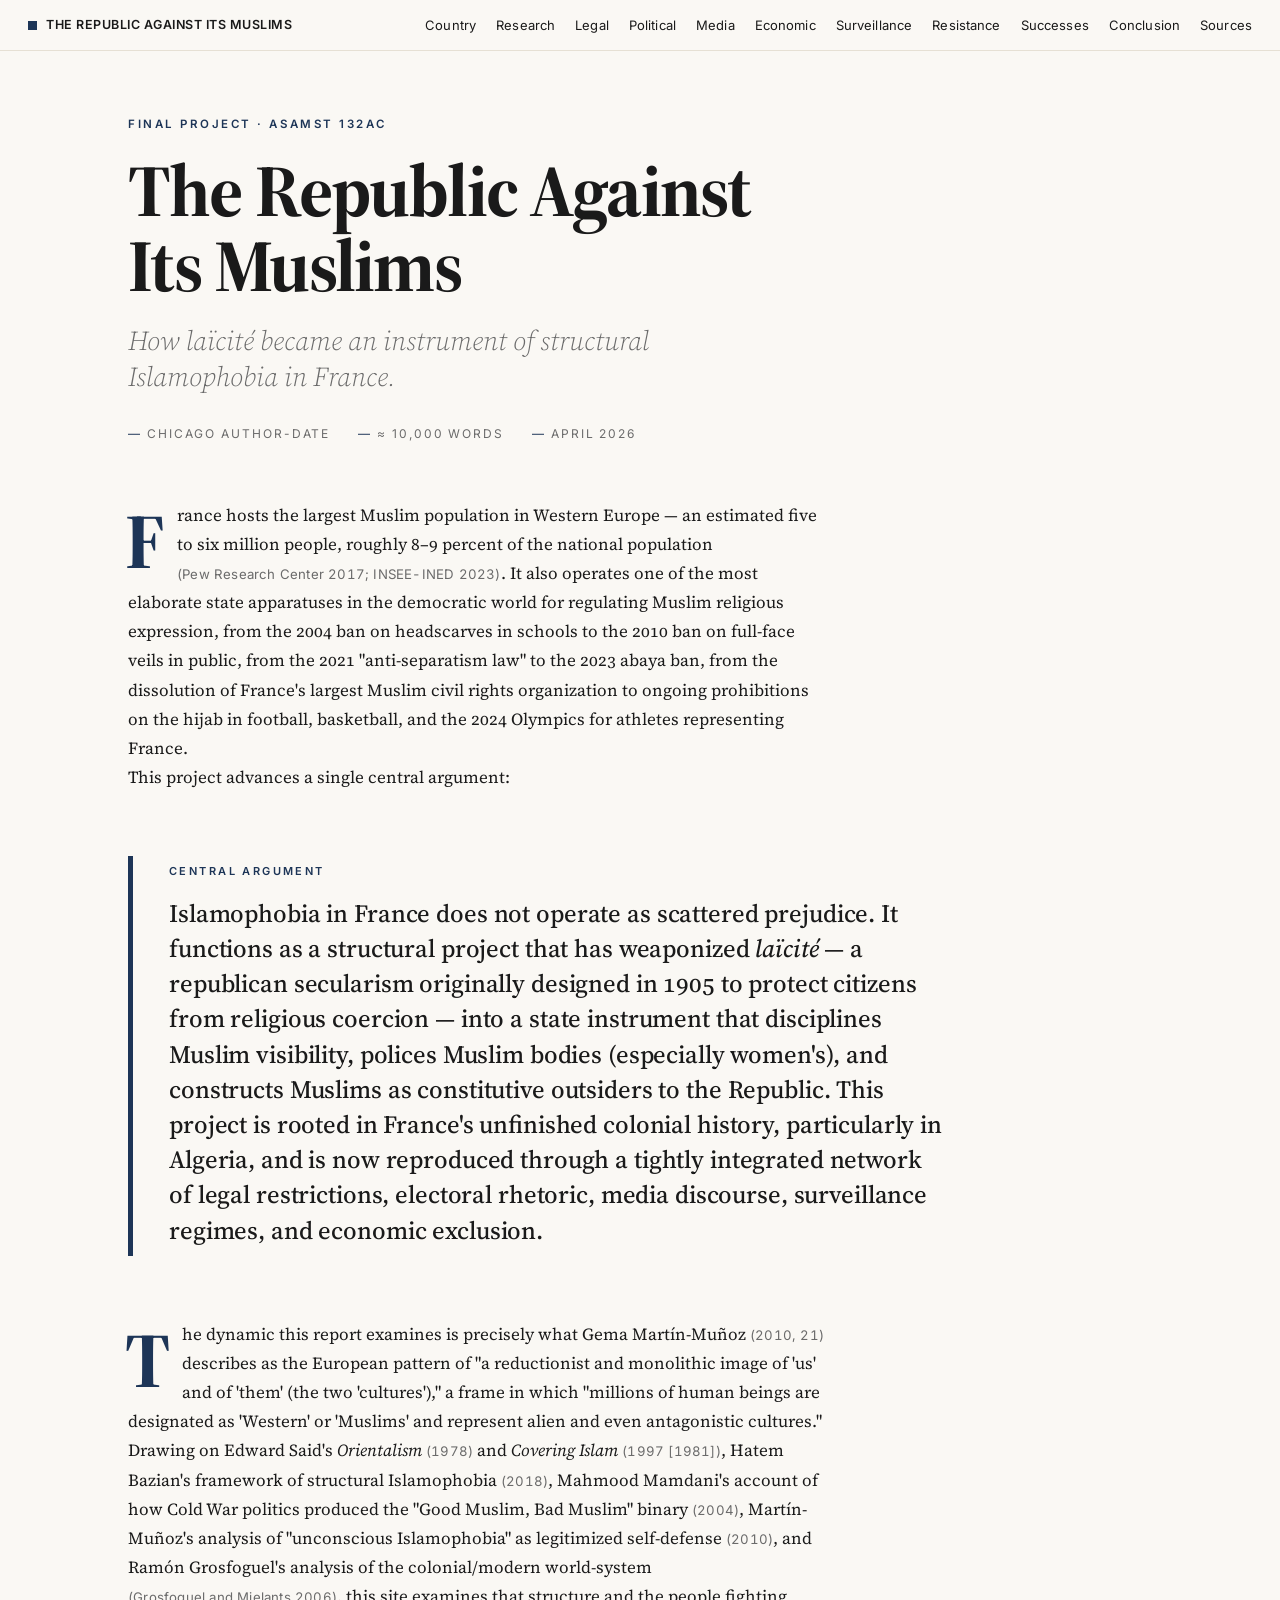
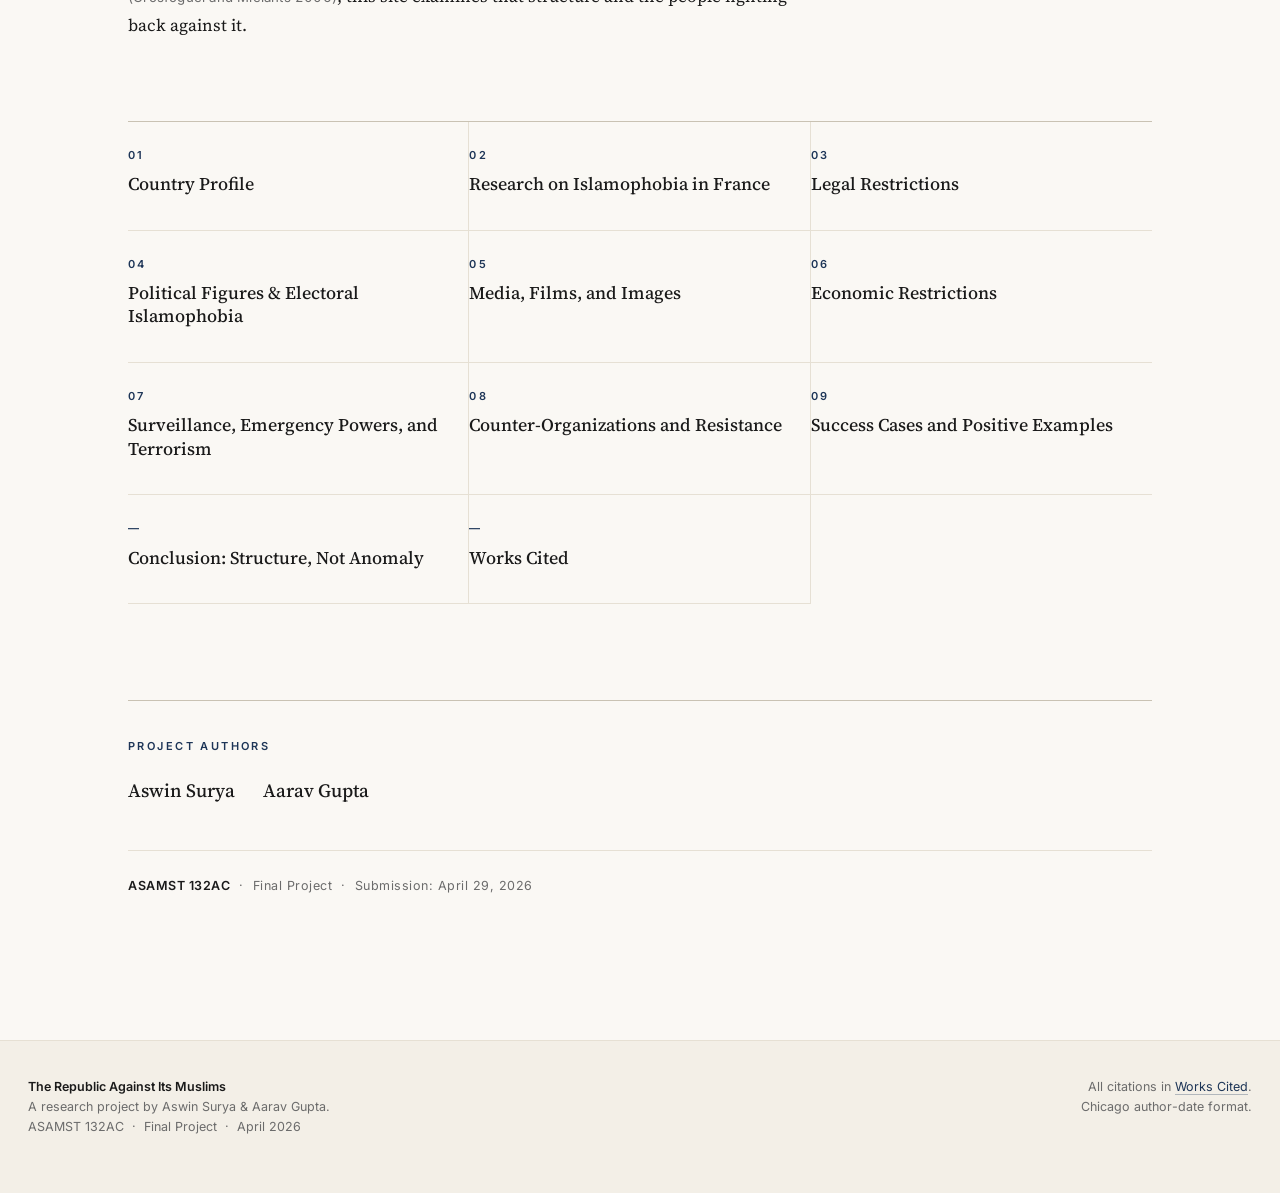
==== index.html @ 01d6fddf "Initial commit: static site for ASAMST 132AC final project Multi-page editorial site presenting "The" ====
<!DOCTYPE html>
<html lang="en">
<head>
  <meta charset="utf-8">
  <meta name="viewport" content="width=device-width, initial-scale=1">
  <title>The Republic Against Its Muslims · Laïcité &amp; Structural Islamophobia in France</title>
  <meta name="description" content="A research project on how laïcité has been inverted from its 1905 protective function into a structural mechanism of anti-Muslim discipline in France.">
  <link rel="preconnect" href="https://fonts.googleapis.com">
  <link rel="preconnect" href="https://fonts.gstatic.com" crossorigin>
  <link href="https://fonts.googleapis.com/css2?family=Inter:wght@400;500;600&family=Source+Serif+4:ital,opsz,wght@0,8..60,300..700;1,8..60,300..700&display=swap" rel="stylesheet">
  <link rel="stylesheet" href="css/style.css">
</head>
<body>

<nav class="site-nav" aria-label="Primary">
  <div class="nav-inner">
    <a class="nav-brand" href="index.html"><span class="brand-mark"></span>The Republic Against Its Muslims</a>
    <button class="nav-toggle" aria-label="Toggle navigation" aria-controls="primary-nav-links"><span></span></button>
    <ul class="nav-links" id="primary-nav-links">
      <li><a href="country-profile.html">Country</a></li>
      <li><a href="research.html">Research</a></li>
      <li><a href="legal.html">Legal</a></li>
      <li><a href="political.html">Political</a></li>
      <li><a href="media.html">Media</a></li>
      <li><a href="economic.html">Economic</a></li>
      <li><a href="surveillance.html">Surveillance</a></li>
      <li><a href="counter-orgs.html">Resistance</a></li>
      <li><a href="success.html">Successes</a></li>
      <li><a href="conclusion.html">Conclusion</a></li>
      <li><a href="works-cited.html">Sources</a></li>
    </ul>
  </div>
</nav>

<main class="landing">

  <header class="landing-hero">
    <span class="eyebrow">Final Project · ASAMST 132AC</span>
    <h1>The Republic Against Its Muslims</h1>
    <p class="subtitle">How <em>laïcité</em> became an instrument of structural Islamophobia in France.</p>
    <div class="landing-meta">
      <span>Chicago author-date</span>
      <span>≈ 10,000 words</span>
      <span>April 2026</span>
    </div>
  </header>

  <section class="landing-intro">
    <p>France hosts the largest Muslim population in Western Europe — an estimated five to six million people, roughly 8–9 percent of the national population <span class="cite">(Pew Research Center 2017; INSEE-INED 2023)</span>. It also operates one of the most elaborate state apparatuses in the democratic world for regulating Muslim religious expression, from the 2004 ban on headscarves in schools to the 2010 ban on full-face veils in public, from the 2021 "anti-separatism law" to the 2023 abaya ban, from the dissolution of France's largest Muslim civil rights organization to ongoing prohibitions on the hijab in football, basketball, and the 2024 Olympics for athletes representing France.</p>

    <p>This project advances a single central argument:</p>
  </section>

  <blockquote class="hero-quote" aria-label="Central argument">
    <span class="hero-quote-label">Central argument</span>
    <p>Islamophobia in France does not operate as scattered prejudice. It functions as a structural project that has weaponized <em>laïcité</em> — a republican secularism originally designed in 1905 to protect citizens from religious coercion — into a state instrument that disciplines Muslim visibility, polices Muslim bodies (especially women's), and constructs Muslims as constitutive outsiders to the Republic. This project is rooted in France's unfinished colonial history, particularly in Algeria, and is now reproduced through a tightly integrated network of legal restrictions, electoral rhetoric, media discourse, surveillance regimes, and economic exclusion.</p>
  </blockquote>

  <section class="landing-intro">
    <p>The dynamic this report examines is precisely what Gema Martín-Muñoz <span class="cite">(2010, 21)</span> describes as the European pattern of "a reductionist and monolithic image of 'us' and of 'them' (the two 'cultures')," a frame in which "millions of human beings are designated as 'Western' or 'Muslims' and represent alien and even antagonistic cultures." Drawing on Edward Said's <em>Orientalism</em> <span class="cite">(1978)</span> and <em>Covering Islam</em> <span class="cite">(1997 [1981])</span>, Hatem Bazian's framework of structural Islamophobia <span class="cite">(2018)</span>, Mahmood Mamdani's account of how Cold War politics produced the "Good Muslim, Bad Muslim" binary <span class="cite">(2004)</span>, Martín-Muñoz's analysis of "unconscious Islamophobia" as legitimized self-defense <span class="cite">(2010)</span>, and Ramón Grosfoguel's analysis of the colonial/modern world-system <span class="cite">(Grosfoguel and Mielants 2006)</span>, this site examines that structure and the people fighting back against it.</p>
  </section>

  <nav class="section-grid" aria-label="Sections">
    <a href="country-profile.html"><span class="num">01</span><span class="title">Country Profile</span></a>
    <a href="research.html"><span class="num">02</span><span class="title">Research on Islamophobia in France</span></a>
    <a href="legal.html"><span class="num">03</span><span class="title">Legal Restrictions</span></a>
    <a href="political.html"><span class="num">04</span><span class="title">Political Figures &amp; Electoral Islamophobia</span></a>
    <a href="media.html"><span class="num">05</span><span class="title">Media, Films, and Images</span></a>
    <a href="economic.html"><span class="num">06</span><span class="title">Economic Restrictions</span></a>
    <a href="surveillance.html"><span class="num">07</span><span class="title">Surveillance, Emergency Powers, and Terrorism</span></a>
    <a href="counter-orgs.html"><span class="num">08</span><span class="title">Counter-Organizations and Resistance</span></a>
    <a href="success.html"><span class="num">09</span><span class="title">Success Cases and Positive Examples</span></a>
    <a href="conclusion.html"><span class="num">—</span><span class="title">Conclusion: Structure, Not Anomaly</span></a>
    <a href="works-cited.html"><span class="num">—</span><span class="title">Works Cited</span></a>
  </nav>

  <section class="contributors">
    <div class="contributors-label">Project Authors</div>
    <ul class="contributors-list">
      <li>Aswin Surya</li>
      <li>Aarav Gupta</li>
    </ul>
  </section>

  <p class="landing-course"><strong>ASAMST 132AC</strong> &nbsp;·&nbsp; Final Project &nbsp;·&nbsp; Submission: April 29, 2026</p>

</main>

<footer class="site-footer">
  <div class="footer-inner">
    <div>
      <strong>The Republic Against Its Muslims</strong><br>
      A research project by Aswin Surya &amp; Aarav Gupta.<br>
      ASAMST 132AC &nbsp;·&nbsp; Final Project &nbsp;·&nbsp; April 2026
    </div>
    <div class="footer-meta">
      All citations in <a href="works-cited.html">Works Cited</a>.<br>
      Chicago author-date format.
    </div>
  </div>
</footer>

<script src="js/nav.js"></script>
</body>
</html>
---- css/style.css ----
/* ============================================================
   The Republic Against Its Muslims — site styles
   Editorial / longform. Source Serif 4 + Inter. Republican blue.
   ============================================================ */

:root {
  --bg: #faf8f4;
  --bg-alt: #f3efe7;
  --text: #1a1a1a;
  --text-soft: #2a2a2a;
  --text-muted: #6b6b6b;
  --accent: #1d3557;
  --accent-deep: #0f2238;
  --accent-soft: #5b6f8c;
  --rule: #e6e0d4;
  --rule-strong: #c9c2b3;
  --warn: #8b3a2f;
  --serif: 'Source Serif 4', 'Source Serif Pro', Georgia, 'Times New Roman', serif;
  --sans: 'Inter', -apple-system, BlinkMacSystemFont, 'Helvetica Neue', Arial, sans-serif;
}

* { box-sizing: border-box; margin: 0; padding: 0; }

html {
  -webkit-text-size-adjust: 100%;
  scroll-behavior: smooth;
}

body {
  font-family: var(--serif);
  font-size: 19px;
  line-height: 1.7;
  color: var(--text);
  background: var(--bg);
  font-feature-settings: "kern" 1, "liga" 1, "onum" 1;
  -webkit-font-smoothing: antialiased;
  -moz-osx-font-smoothing: grayscale;
}

::selection {
  background: var(--accent);
  color: #fff;
}

a {
  color: var(--accent);
  text-decoration: underline;
  text-decoration-thickness: 1px;
  text-underline-offset: 3px;
  text-decoration-color: rgba(29, 53, 87, 0.35);
  transition: text-decoration-color 0.18s;
}

a:hover {
  text-decoration-color: var(--accent);
}

/* ============================================================
   Top navigation
   ============================================================ */

.site-nav {
  position: sticky;
  top: 0;
  z-index: 100;
  background: rgba(250, 248, 244, 0.96);
  backdrop-filter: saturate(140%) blur(10px);
  -webkit-backdrop-filter: saturate(140%) blur(10px);
  border-bottom: 1px solid var(--rule);
}

.nav-inner {
  max-width: 1400px;
  margin: 0 auto;
  padding: 14px 28px;
  display: flex;
  align-items: center;
  justify-content: space-between;
  gap: 28px;
}

.nav-brand {
  font-family: var(--sans);
  font-size: 12.5px;
  font-weight: 600;
  letter-spacing: 0.04em;
  text-transform: uppercase;
  color: var(--text);
  text-decoration: none;
  white-space: nowrap;
  display: flex;
  align-items: center;
  gap: 9px;
}

.nav-brand:hover { text-decoration: none; }

.brand-mark {
  display: inline-block;
  width: 9px;
  height: 9px;
  background: var(--accent);
}

.nav-links {
  display: flex;
  gap: 20px;
  list-style: none;
  font-family: var(--sans);
  font-size: 13px;
  letter-spacing: 0.01em;
  margin: 0;
  padding: 0;
}

.nav-links li { margin: 0; padding: 0; }

.nav-links a {
  color: var(--text);
  text-decoration: none;
  padding: 6px 0;
  border-bottom: 2px solid transparent;
  transition: border-color 0.18s, color 0.18s;
  white-space: nowrap;
}

.nav-links a:hover {
  color: var(--accent);
}

.nav-links a.active {
  border-bottom-color: var(--accent);
  color: var(--accent);
  font-weight: 500;
}

.nav-toggle {
  display: none;
  background: none;
  border: 1px solid var(--rule-strong);
  width: 40px;
  height: 40px;
  border-radius: 4px;
  cursor: pointer;
  align-items: center;
  justify-content: center;
  position: relative;
}

.nav-toggle span,
.nav-toggle span::before,
.nav-toggle span::after {
  display: block;
  width: 18px;
  height: 1.5px;
  background: var(--text);
  position: absolute;
  left: 50%;
  transform: translateX(-50%);
}

.nav-toggle span { top: 50%; transform: translate(-50%, -50%); }
.nav-toggle span::before { content: ''; top: -7px; }
.nav-toggle span::after { content: ''; top: 7px; }

@media (max-width: 1140px) {
  .nav-toggle { display: flex; }
  .nav-inner { position: relative; }
  .nav-links {
    display: none;
    position: absolute;
    top: 100%;
    left: 0;
    right: 0;
    flex-direction: column;
    background: var(--bg);
    border-bottom: 1px solid var(--rule);
    padding: 20px 28px 28px;
    gap: 14px;
    box-shadow: 0 8px 24px rgba(0,0,0,0.06);
  }
  .nav-links.open { display: flex; }
  .nav-links a { font-size: 14.5px; padding: 4px 0; }
}

/* ============================================================
   Page layout
   ============================================================ */

.page {
  max-width: 740px;
  margin: 0 auto;
  padding: 72px 28px 48px;
}

.page-wide {
  max-width: 1080px;
}

.eyebrow {
  font-family: var(--sans);
  font-size: 11.5px;
  font-weight: 600;
  letter-spacing: 0.22em;
  text-transform: uppercase;
  color: var(--accent);
  margin-bottom: 18px;
  display: block;
}

.page h1 {
  font-family: var(--serif);
  font-weight: 600;
  font-size: clamp(2.1rem, 4.4vw, 3.2rem);
  line-height: 1.12;
  letter-spacing: -0.018em;
  margin-bottom: 28px;
  color: var(--text);
}

.page > .subtitle,
.page .deck {
  font-family: var(--serif);
  font-style: italic;
  font-size: 1.32rem;
  font-weight: 300;
  line-height: 1.45;
  color: var(--text-muted);
  margin-bottom: 48px;
  max-width: 56ch;
}

.page h2 {
  font-family: var(--serif);
  font-weight: 600;
  font-size: 1.55rem;
  line-height: 1.3;
  letter-spacing: -0.005em;
  margin: 64px 0 20px;
  color: var(--text);
  max-width: 64ch;
}

.page h3 {
  font-family: var(--sans);
  font-weight: 600;
  font-size: 0.86rem;
  letter-spacing: 0.13em;
  text-transform: uppercase;
  color: var(--accent);
  margin: 44px 0 16px;
}

.page p {
  margin-bottom: 1.4em;
  max-width: 68ch;
}

.page p strong { font-weight: 600; }
.page p em { font-style: italic; }

/* Drop cap */
.lede::first-letter {
  font-family: var(--serif);
  font-weight: 700;
  font-size: 4.6em;
  float: left;
  line-height: 0.86;
  margin: 6px 12px -4px -3px;
  color: var(--accent);
}

/* Lists */
.page ul, .page ol {
  margin: 0 0 1.6em 1.4em;
  max-width: 66ch;
}

.page li {
  margin-bottom: 0.55em;
  padding-left: 4px;
  line-height: 1.65;
}

.page li::marker { color: var(--accent-soft); }

/* Horizontal rules */
hr.divider {
  border: none;
  border-top: 1px solid var(--rule);
  margin: 56px 0;
  max-width: 64ch;
}

/* ============================================================
   Blockquotes & pull-quotes
   ============================================================ */

blockquote {
  margin: 36px 0;
  padding: 4px 0 4px 30px;
  border-left: 3px solid var(--accent);
  font-style: italic;
  font-size: 1.06rem;
  line-height: 1.62;
  color: var(--text-soft);
  max-width: 64ch;
}

blockquote p {
  margin-bottom: 0.8em;
  max-width: none;
}

blockquote p:last-child { margin-bottom: 0; }

blockquote em { font-style: normal; }
blockquote strong { font-weight: 600; }

/* Hero blockquote on landing page — the visual anchor */
.hero-quote {
  margin: 64px 0;
  padding: 8px 0 8px 36px;
  border-left: 5px solid var(--accent);
  max-width: 820px;
  font-family: var(--serif);
  font-size: clamp(1.25rem, 2.2vw, 1.55rem);
  line-height: 1.42;
  font-weight: 500;
  font-style: normal;
  color: var(--text);
  letter-spacing: -0.005em;
}

.hero-quote p {
  margin-bottom: 0;
  max-width: none;
}

.hero-quote em { font-style: italic; font-weight: 500; }
.hero-quote strong { font-weight: 600; }

.hero-quote-label {
  display: block;
  font-family: var(--sans);
  font-size: 11px;
  font-weight: 600;
  letter-spacing: 0.22em;
  text-transform: uppercase;
  color: var(--accent);
  margin-bottom: 16px;
}

/* ============================================================
   Citations — inline (Author Year, page)
   ============================================================ */

.cite {
  font-family: var(--sans);
  font-size: 0.78em;
  font-feature-settings: "tnum" 1;
  letter-spacing: 0.015em;
  color: var(--text-muted);
  white-space: nowrap;
}

blockquote .cite { color: var(--accent-soft); font-style: normal; }

/* ============================================================
   Landing page
   ============================================================ */

.landing {
  max-width: 1080px;
  margin: 0 auto;
  padding: 64px 28px 48px;
}

.landing-hero h1 {
  font-family: var(--serif);
  font-weight: 700;
  font-size: clamp(2.6rem, 6.5vw, 4.6rem);
  line-height: 1.02;
  letter-spacing: -0.025em;
  max-width: 18ch;
  margin-bottom: 20px;
}

.landing-hero .subtitle {
  font-family: var(--serif);
  font-style: italic;
  font-weight: 300;
  font-size: clamp(1.2rem, 2.4vw, 1.7rem);
  line-height: 1.35;
  color: var(--text-muted);
  max-width: 48ch;
  margin-bottom: 0;
}

.landing-meta {
  margin-top: 28px;
  font-family: var(--sans);
  font-size: 12px;
  letter-spacing: 0.16em;
  text-transform: uppercase;
  color: var(--text-muted);
  display: flex;
  gap: 28px;
  flex-wrap: wrap;
}

.landing-meta span::before {
  content: '— ';
  color: var(--accent);
}

.landing-intro {
  margin-top: 56px;
  max-width: 700px;
}

.landing-intro p {
  font-size: 1.06rem;
  line-height: 1.72;
}

.landing-intro p:first-child::first-letter {
  font-family: var(--serif);
  font-weight: 700;
  font-size: 4.6em;
  float: left;
  line-height: 0.86;
  margin: 6px 12px -4px -3px;
  color: var(--accent);
}

/* Section grid — links to all sections */
.section-grid {
  display: grid;
  grid-template-columns: repeat(3, 1fr);
  gap: 0;
  margin-top: 80px;
  border-top: 1px solid var(--rule-strong);
}

@media (max-width: 900px) {
  .section-grid { grid-template-columns: repeat(2, 1fr); }
}

@media (max-width: 560px) {
  .section-grid { grid-template-columns: 1fr; }
}

.section-grid a {
  text-decoration: none;
  color: var(--text);
  padding: 24px 22px 28px 0;
  border-bottom: 1px solid var(--rule);
  display: block;
  transition: background 0.2s, padding 0.2s;
  border-right: 1px solid var(--rule);
}

.section-grid a:nth-child(3n) { border-right: none; }

@media (max-width: 900px) {
  .section-grid a { border-right: 1px solid var(--rule); }
  .section-grid a:nth-child(3n) { border-right: 1px solid var(--rule); }
  .section-grid a:nth-child(2n) { border-right: none; }
}

@media (max-width: 560px) {
  .section-grid a { border-right: none !important; }
}

.section-grid a:hover {
  background: var(--bg-alt);
  padding-left: 12px;
  padding-right: 10px;
}

.section-grid .num {
  font-family: var(--sans);
  font-size: 11px;
  font-weight: 600;
  letter-spacing: 0.2em;
  text-transform: uppercase;
  color: var(--accent);
  display: block;
  margin-bottom: 8px;
}

.section-grid .title {
  font-family: var(--serif);
  font-size: 1.12rem;
  font-weight: 500;
  line-height: 1.3;
  display: block;
  margin-bottom: 6px;
}

.section-grid .blurb {
  font-family: var(--sans);
  font-size: 13px;
  line-height: 1.5;
  color: var(--text-muted);
}

/* Contributors block */
.contributors {
  margin: 96px 0 24px;
  padding: 36px 0 0;
  border-top: 1px solid var(--rule-strong);
}

.contributors-label {
  font-family: var(--sans);
  font-size: 11px;
  font-weight: 600;
  letter-spacing: 0.22em;
  text-transform: uppercase;
  color: var(--accent);
  margin-bottom: 18px;
}

.contributors-list {
  display: flex;
  flex-wrap: wrap;
  gap: 14px 28px;
  margin: 0;
  padding: 0;
  list-style: none;
}

.contributors-list li {
  font-family: var(--serif);
  font-size: 1.18rem;
  font-weight: 500;
  color: var(--text);
  margin: 0;
  padding: 0;
}

.contributors-list .placeholder {
  font-family: var(--sans);
  font-style: italic;
  font-size: 0.95rem;
  font-weight: 400;
  color: var(--warn);
  border: 1px dashed var(--warn);
  padding: 4px 10px;
  border-radius: 2px;
  background: rgba(139, 58, 47, 0.04);
}

/* Course / submission line on landing */
.landing-course {
  margin-top: 44px;
  padding-top: 24px;
  border-top: 1px solid var(--rule);
  font-family: var(--sans);
  font-size: 12.5px;
  color: var(--text-muted);
  letter-spacing: 0.04em;
}

.landing-course strong { color: var(--text); font-weight: 600; }

/* ============================================================
   Page-bottom prev/next nav
   ============================================================ */

.page-nav {
  margin-top: 88px;
  padding-top: 28px;
  border-top: 1px solid var(--rule);
  display: flex;
  justify-content: space-between;
  gap: 32px;
  font-family: var(--sans);
  font-size: 13.5px;
}

.page-nav a {
  color: var(--accent);
  text-decoration: none;
  display: block;
  flex: 1;
}

.page-nav a:hover { text-decoration: underline; }

.page-nav .label {
  display: block;
  font-size: 10.5px;
  font-weight: 600;
  letter-spacing: 0.2em;
  text-transform: uppercase;
  color: var(--text-muted);
  margin-bottom: 6px;
}

.page-nav .next {
  text-align: right;
}

.page-nav .placeholder-link {
  color: var(--text-muted);
  pointer-events: none;
}

/* ============================================================
   Works cited / bibliography
   ============================================================ */

.bibliography {
  font-size: 16px;
  line-height: 1.55;
}

.bibliography ul {
  list-style: none;
  margin: 0;
}

.bibliography li {
  padding-left: 2.2em;
  text-indent: -2.2em;
  margin-bottom: 1em;
  max-width: 78ch;
  font-family: var(--serif);
}

.bibliography li em { font-style: italic; }

.bib-section h2 {
  font-family: var(--sans);
  font-size: 0.78rem;
  letter-spacing: 0.18em;
  text-transform: uppercase;
  color: var(--accent);
  font-weight: 600;
  margin: 56px 0 24px;
  padding-bottom: 12px;
  border-bottom: 1px solid var(--rule);
}

.bib-section:first-of-type h2 { margin-top: 24px; }

/* ============================================================
   Footer
   ============================================================ */

.site-footer {
  border-top: 1px solid var(--rule);
  margin-top: 96px;
  padding: 36px 28px 56px;
  font-family: var(--sans);
  font-size: 12.5px;
  color: var(--text-muted);
  background: var(--bg-alt);
}

.footer-inner {
  max-width: 1400px;
  margin: 0 auto;
  display: flex;
  justify-content: space-between;
  flex-wrap: wrap;
  gap: 24px;
  line-height: 1.6;
}

.footer-inner > div { max-width: 50ch; }

.footer-inner strong { color: var(--text); font-weight: 600; }

.footer-inner a {
  color: var(--accent);
  text-decoration: none;
  border-bottom: 1px solid rgba(29, 53, 87, 0.3);
}

.footer-inner a:hover {
  border-bottom-color: var(--accent);
}

.footer-meta {
  text-align: right;
}

@media (max-width: 600px) {
  .footer-meta { text-align: left; }
}

/* ============================================================
   Mobile
   ============================================================ */

@media (max-width: 720px) {
  body { font-size: 17px; }
  .page { padding: 44px 22px 40px; }
  .page h1 { font-size: 2rem; }
  .page h2 { font-size: 1.3rem; margin-top: 48px; }
  .page h3 { font-size: 0.78rem; margin-top: 32px; }
  blockquote { padding-left: 18px; font-size: 1rem; margin: 28px 0; }
  .hero-quote { font-size: 1.18rem; padding-left: 22px; margin: 40px 0; }
  .lede::first-letter, .landing-intro p:first-child::first-letter { font-size: 3.6em; }
  .footer-inner { flex-direction: column; gap: 12px; }
  .landing { padding: 40px 22px 24px; }
  .landing-hero h1 { font-size: 2.4rem; }
  .landing-hero .subtitle { font-size: 1.15rem; }
  .contributors { margin: 64px 0 24px; }
}

/* ============================================================
   Subtle entrance animation
   ============================================================ */

@media (prefers-reduced-motion: no-preference) {
  .page > *, .landing > * {
    animation: rise 0.55s cubic-bezier(0.2, 0.7, 0.3, 1) backwards;
  }
  .page > *:nth-child(1), .landing > *:nth-child(1) { animation-delay: 0s; }
  .page > *:nth-child(2), .landing > *:nth-child(2) { animation-delay: 0.05s; }
  .page > *:nth-child(3), .landing > *:nth-child(3) { animation-delay: 0.1s; }
  .page > *:nth-child(4), .landing > *:nth-child(4) { animation-delay: 0.14s; }
  .page > *:nth-child(5), .landing > *:nth-child(5) { animation-delay: 0.18s; }
}

@keyframes rise {
  from { opacity: 0; transform: translateY(10px); }
  to   { opacity: 1; transform: translateY(0); }
}
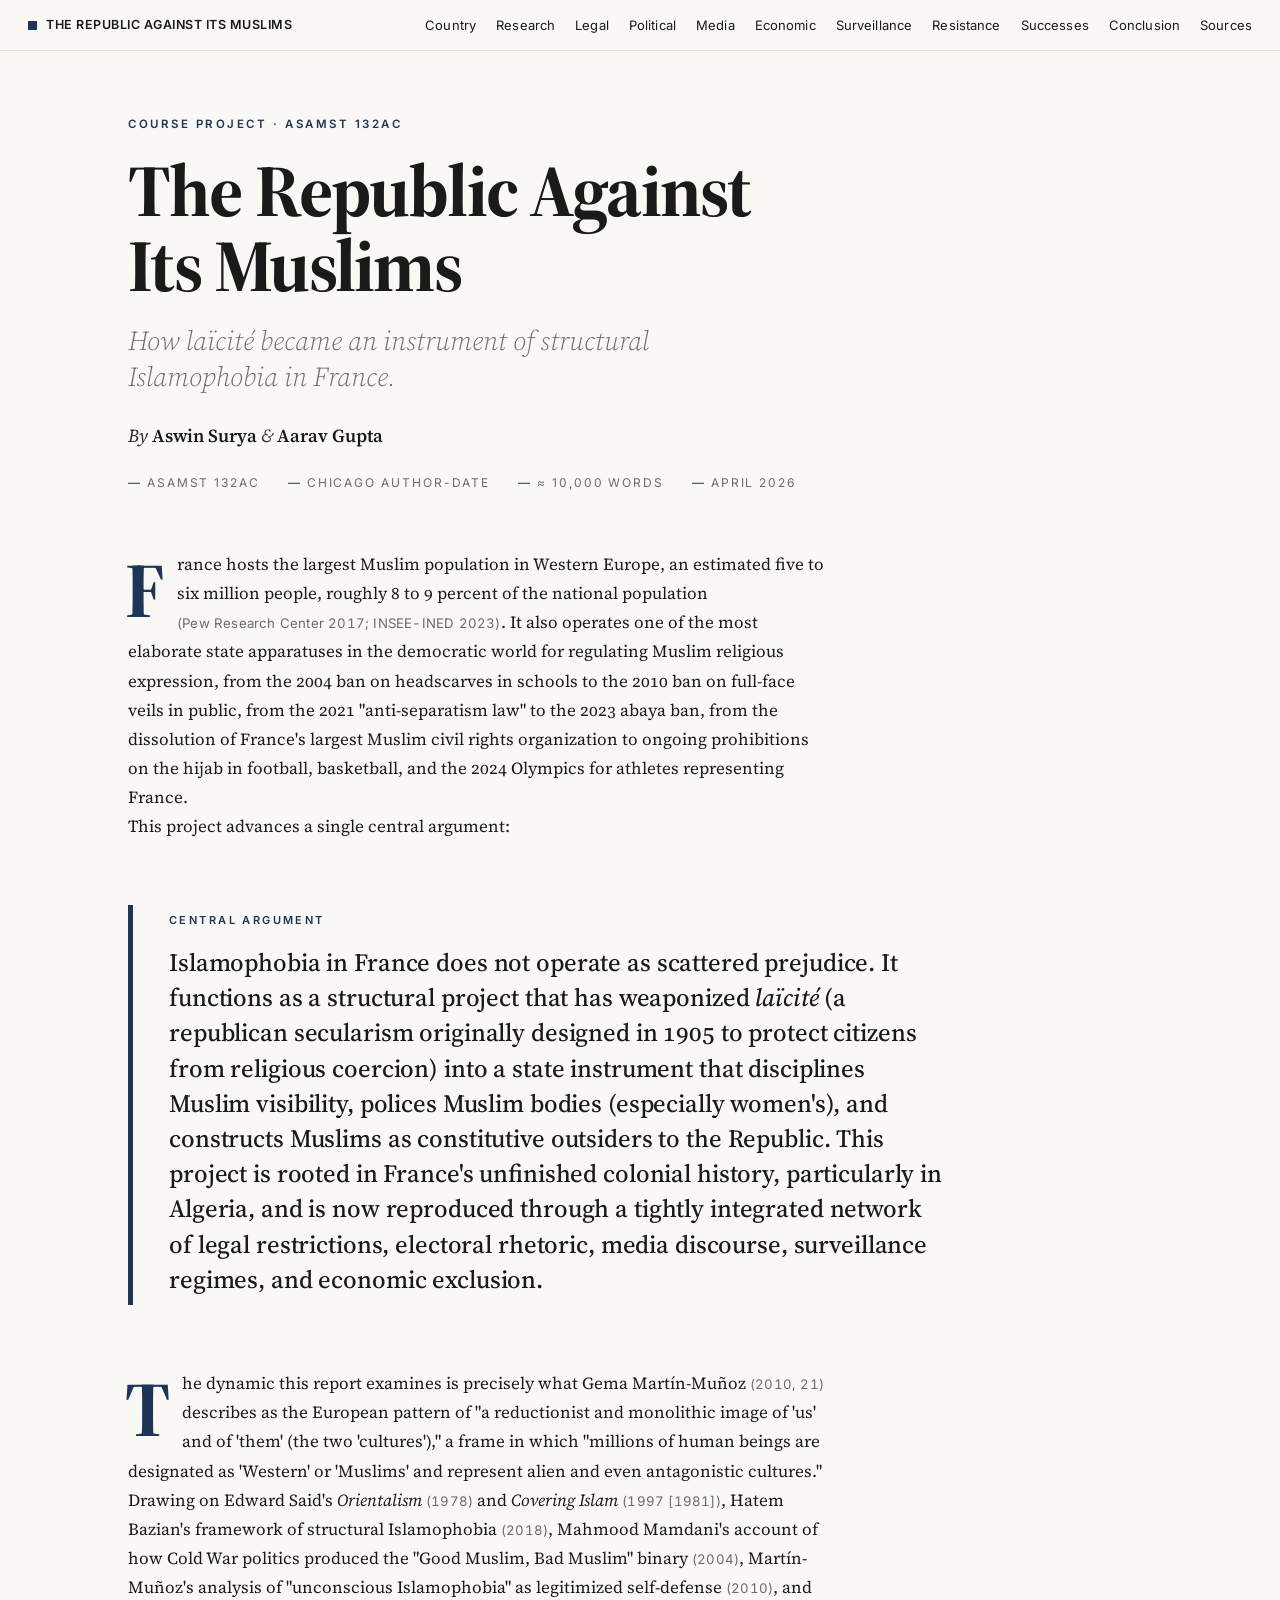
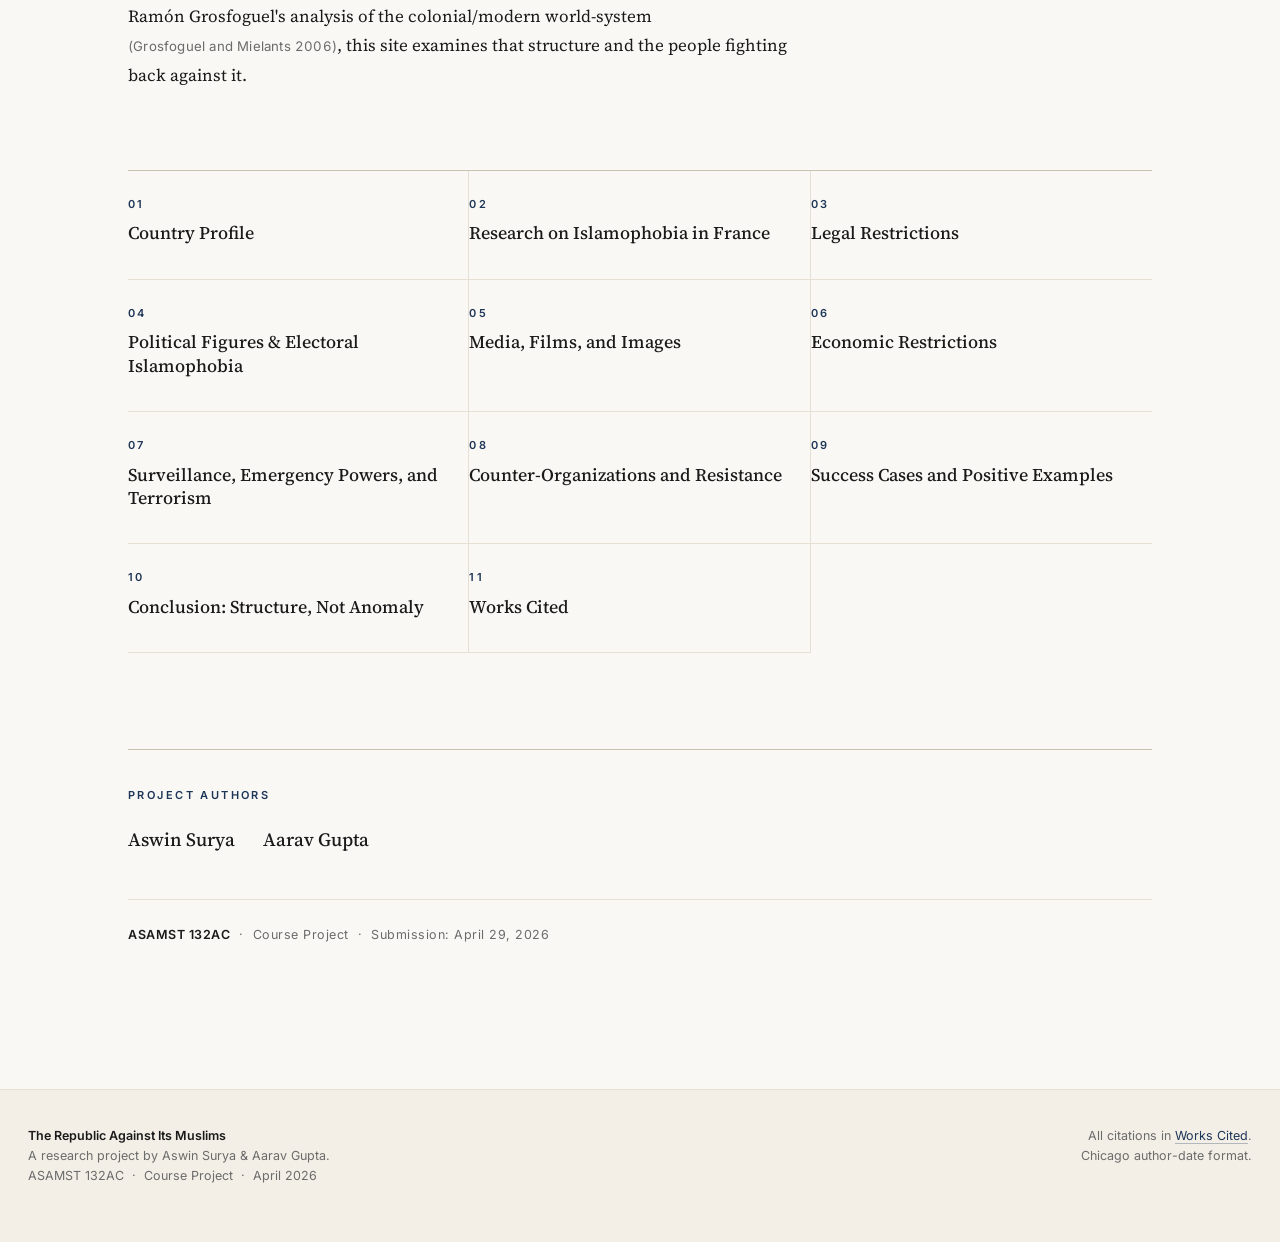
==== commit 2a1c5394: "Add images, visualizations, and editorial polish - 7 Wikimedia Commons images placed and credited (G" ====
--- a/index.html
+++ b/index.html
@@ -35,10 +35,12 @@
 <main class="landing">
 
   <header class="landing-hero">
-    <span class="eyebrow">Final Project · ASAMST 132AC</span>
+    <span class="eyebrow">Course Project · ASAMST 132AC</span>
     <h1>The Republic Against Its Muslims</h1>
     <p class="subtitle">How <em>laïcité</em> became an instrument of structural Islamophobia in France.</p>
+    <p class="byline">By <strong>Aswin Surya</strong> &amp; <strong>Aarav Gupta</strong></p>
     <div class="landing-meta">
+      <span>ASAMST 132AC</span>
       <span>Chicago author-date</span>
       <span>≈ 10,000 words</span>
       <span>April 2026</span>
@@ -46,14 +48,14 @@
   </header>
 
   <section class="landing-intro">
-    <p>France hosts the largest Muslim population in Western Europe — an estimated five to six million people, roughly 8–9 percent of the national population <span class="cite">(Pew Research Center 2017; INSEE-INED 2023)</span>. It also operates one of the most elaborate state apparatuses in the democratic world for regulating Muslim religious expression, from the 2004 ban on headscarves in schools to the 2010 ban on full-face veils in public, from the 2021 "anti-separatism law" to the 2023 abaya ban, from the dissolution of France's largest Muslim civil rights organization to ongoing prohibitions on the hijab in football, basketball, and the 2024 Olympics for athletes representing France.</p>
+    <p>France hosts the largest Muslim population in Western Europe, an estimated five to six million people, roughly 8 to 9 percent of the national population <span class="cite">(Pew Research Center 2017; INSEE-INED 2023)</span>. It also operates one of the most elaborate state apparatuses in the democratic world for regulating Muslim religious expression, from the 2004 ban on headscarves in schools to the 2010 ban on full-face veils in public, from the 2021 "anti-separatism law" to the 2023 abaya ban, from the dissolution of France's largest Muslim civil rights organization to ongoing prohibitions on the hijab in football, basketball, and the 2024 Olympics for athletes representing France.</p>
 
     <p>This project advances a single central argument:</p>
   </section>
 
   <blockquote class="hero-quote" aria-label="Central argument">
     <span class="hero-quote-label">Central argument</span>
-    <p>Islamophobia in France does not operate as scattered prejudice. It functions as a structural project that has weaponized <em>laïcité</em> — a republican secularism originally designed in 1905 to protect citizens from religious coercion — into a state instrument that disciplines Muslim visibility, polices Muslim bodies (especially women's), and constructs Muslims as constitutive outsiders to the Republic. This project is rooted in France's unfinished colonial history, particularly in Algeria, and is now reproduced through a tightly integrated network of legal restrictions, electoral rhetoric, media discourse, surveillance regimes, and economic exclusion.</p>
+    <p>Islamophobia in France does not operate as scattered prejudice. It functions as a structural project that has weaponized <em>laïcité</em> (a republican secularism originally designed in 1905 to protect citizens from religious coercion) into a state instrument that disciplines Muslim visibility, polices Muslim bodies (especially women's), and constructs Muslims as constitutive outsiders to the Republic. This project is rooted in France's unfinished colonial history, particularly in Algeria, and is now reproduced through a tightly integrated network of legal restrictions, electoral rhetoric, media discourse, surveillance regimes, and economic exclusion.</p>
   </blockquote>
 
   <section class="landing-intro">
@@ -70,8 +72,8 @@
     <a href="surveillance.html"><span class="num">07</span><span class="title">Surveillance, Emergency Powers, and Terrorism</span></a>
     <a href="counter-orgs.html"><span class="num">08</span><span class="title">Counter-Organizations and Resistance</span></a>
     <a href="success.html"><span class="num">09</span><span class="title">Success Cases and Positive Examples</span></a>
-    <a href="conclusion.html"><span class="num">—</span><span class="title">Conclusion: Structure, Not Anomaly</span></a>
-    <a href="works-cited.html"><span class="num">—</span><span class="title">Works Cited</span></a>
+    <a href="conclusion.html"><span class="num">10</span><span class="title">Conclusion: Structure, Not Anomaly</span></a>
+    <a href="works-cited.html"><span class="num">11</span><span class="title">Works Cited</span></a>
   </nav>
 
   <section class="contributors">
@@ -82,7 +84,7 @@
     </ul>
   </section>
 
-  <p class="landing-course"><strong>ASAMST 132AC</strong> &nbsp;·&nbsp; Final Project &nbsp;·&nbsp; Submission: April 29, 2026</p>
+  <p class="landing-course"><strong>ASAMST 132AC</strong> &nbsp;·&nbsp; Course Project &nbsp;·&nbsp; Submission: April 29, 2026</p>
 
 </main>
 
@@ -91,7 +93,7 @@
     <div>
       <strong>The Republic Against Its Muslims</strong><br>
       A research project by Aswin Surya &amp; Aarav Gupta.<br>
-      ASAMST 132AC &nbsp;·&nbsp; Final Project &nbsp;·&nbsp; April 2026
+      ASAMST 132AC &nbsp;·&nbsp; Course Project &nbsp;·&nbsp; April 2026
     </div>
     <div class="footer-meta">
       All citations in <a href="works-cited.html">Works Cited</a>.<br>
--- a/css/style.css
+++ b/css/style.css
@@ -397,8 +397,24 @@
   margin-bottom: 0;
 }
 
+.byline {
+  margin-top: 24px;
+  font-family: var(--serif);
+  font-size: 1.15rem;
+  font-style: italic;
+  font-weight: 400;
+  color: var(--text-soft);
+  letter-spacing: -0.005em;
+}
+
+.byline strong {
+  font-weight: 600;
+  font-style: normal;
+  color: var(--text);
+}
+
 .landing-meta {
-  margin-top: 28px;
+  margin-top: 22px;
   font-family: var(--sans);
   font-size: 12px;
   letter-spacing: 0.16em;
@@ -565,6 +581,391 @@
 }
 
 .landing-course strong { color: var(--text); font-weight: 600; }
+
+/* ============================================================
+   Figures (images with caption + credit)
+   ============================================================ */
+
+.figure {
+  margin: 56px 0;
+  max-width: 740px;
+}
+
+.figure img {
+  display: block;
+  width: 100%;
+  height: auto;
+  border: 1px solid var(--rule);
+  background: var(--bg-alt);
+}
+
+.figure figcaption {
+  margin-top: 14px;
+  font-family: var(--serif);
+  font-size: 0.94rem;
+  line-height: 1.55;
+  color: var(--text-soft);
+  font-style: italic;
+  max-width: 64ch;
+}
+
+.figure .credit {
+  display: block;
+  margin-top: 10px;
+  font-family: var(--sans);
+  font-style: normal;
+  font-size: 11px;
+  font-weight: 500;
+  letter-spacing: 0.14em;
+  text-transform: uppercase;
+  color: var(--text-muted);
+}
+
+@media (max-width: 720px) {
+  .figure { margin: 40px 0; }
+  .figure figcaption { font-size: 0.88rem; }
+}
+
+/* ============================================================
+   Triptych — three-up image grid (e.g. political portraits)
+   ============================================================ */
+
+.triptych {
+  margin: 56px 0;
+  max-width: 920px;
+}
+
+.triptych-grid {
+  display: grid;
+  grid-template-columns: repeat(3, 1fr);
+  gap: 14px;
+  margin: 0;
+  padding: 0;
+  list-style: none;
+}
+
+.triptych-grid figure {
+  margin: 0;
+}
+
+.triptych-grid img {
+  display: block;
+  width: 100%;
+  height: 320px;
+  object-fit: cover;
+  object-position: center top;
+  border: 1px solid var(--rule);
+  background: var(--bg-alt);
+}
+
+.triptych-grid figcaption {
+  margin-top: 10px;
+  font-family: var(--sans);
+  font-size: 12px;
+  font-weight: 600;
+  letter-spacing: 0.04em;
+  color: var(--text);
+  line-height: 1.4;
+}
+
+.triptych-grid .credit {
+  display: block;
+  margin-top: 4px;
+  font-family: var(--sans);
+  font-size: 10px;
+  font-weight: 500;
+  letter-spacing: 0.12em;
+  text-transform: uppercase;
+  color: var(--text-muted);
+}
+
+.triptych-caption {
+  margin-top: 22px;
+  font-family: var(--serif);
+  font-style: italic;
+  font-size: 0.96rem;
+  line-height: 1.55;
+  color: var(--text-soft);
+  max-width: 64ch;
+}
+
+@media (max-width: 720px) {
+  .triptych-grid { grid-template-columns: 1fr; }
+  .triptych-grid img { height: 280px; }
+}
+
+/* ============================================================
+   Timeline — vertical legal-architecture timeline
+   ============================================================ */
+
+.timeline {
+  margin: 64px 0 56px;
+  max-width: 760px;
+}
+
+.timeline-heading {
+  font-family: var(--sans);
+  font-size: 12px;
+  font-weight: 600;
+  letter-spacing: 0.18em;
+  text-transform: uppercase;
+  color: var(--accent);
+  margin-bottom: 28px;
+}
+
+.timeline-list {
+  list-style: none;
+  margin: 0;
+  padding: 0;
+  position: relative;
+  max-width: 720px;
+}
+
+.timeline-list::before {
+  content: '';
+  position: absolute;
+  left: 78px;
+  top: 8px;
+  bottom: 8px;
+  width: 1px;
+  background: var(--rule-strong);
+}
+
+.timeline-list li {
+  position: relative;
+  padding: 0 0 26px 110px;
+  margin: 0;
+  list-style: none;
+}
+
+.timeline-list li::before {
+  content: '';
+  position: absolute;
+  left: 74px;
+  top: 8px;
+  width: 9px;
+  height: 9px;
+  background: var(--accent);
+  border-radius: 50%;
+  border: 2px solid var(--bg);
+  box-shadow: 0 0 0 1px var(--accent);
+}
+
+.timeline-list li.tl-protective::before {
+  background: #2d6a4f;
+  box-shadow: 0 0 0 1px #2d6a4f;
+}
+
+.timeline-list .year {
+  position: absolute;
+  left: 0;
+  top: 0;
+  width: 64px;
+  font-family: var(--sans);
+  font-size: 14px;
+  font-weight: 600;
+  color: var(--accent);
+  letter-spacing: 0.04em;
+}
+
+.timeline-list .event {
+  display: block;
+  font-family: var(--serif);
+  font-size: 1.02rem;
+  line-height: 1.5;
+  color: var(--text);
+}
+
+.timeline-list .tag {
+  display: inline-block;
+  margin-top: 8px;
+  font-family: var(--sans);
+  font-size: 10px;
+  font-weight: 600;
+  letter-spacing: 0.16em;
+  text-transform: uppercase;
+  padding: 2px 9px;
+  border: 1px solid var(--rule-strong);
+  color: var(--text-muted);
+}
+
+.timeline-list .tag-protective {
+  color: #2d6a4f;
+  border-color: #2d6a4f;
+}
+
+.timeline-list .tag-restrictive {
+  color: var(--warn);
+  border-color: var(--warn);
+}
+
+.timeline-list .tag-surveillance {
+  color: var(--warn);
+  border-color: var(--warn);
+}
+
+@media (max-width: 720px) {
+  .timeline-list::before { left: 62px; }
+  .timeline-list li { padding-left: 88px; }
+  .timeline-list li::before { left: 58px; }
+  .timeline-list .year { width: 50px; font-size: 13px; }
+  .timeline-list .event { font-size: 0.95rem; }
+}
+
+/* ============================================================
+   Bar charts — empirical data visualization
+   ============================================================ */
+
+.chart {
+  margin: 56px 0;
+  max-width: 720px;
+  padding: 28px 0 24px;
+  border-top: 1px solid var(--rule-strong);
+  border-bottom: 1px solid var(--rule);
+}
+
+.chart-title {
+  font-family: var(--sans);
+  font-size: 12px;
+  font-weight: 600;
+  letter-spacing: 0.18em;
+  text-transform: uppercase;
+  color: var(--accent);
+  margin-bottom: 6px;
+  display: block;
+}
+
+.chart-subtitle {
+  font-family: var(--serif);
+  font-style: italic;
+  font-size: 0.96rem;
+  color: var(--text-soft);
+  margin-bottom: 24px;
+  max-width: 60ch;
+  display: block;
+}
+
+.bars {
+  list-style: none;
+  margin: 0;
+  padding: 0;
+  display: flex;
+  flex-direction: column;
+  gap: 12px;
+}
+
+.bars li {
+  display: grid;
+  grid-template-columns: minmax(180px, 1fr) 2fr;
+  gap: 18px;
+  align-items: center;
+  padding: 0;
+  margin: 0;
+  list-style: none;
+}
+
+.bar-label {
+  font-family: var(--serif);
+  font-size: 0.92rem;
+  line-height: 1.35;
+  color: var(--text-soft);
+}
+
+.bar-track {
+  position: relative;
+  height: 22px;
+  background: var(--bg-alt);
+  display: flex;
+  align-items: center;
+}
+
+.bar-fill {
+  display: block;
+  height: 100%;
+  background: var(--accent);
+}
+
+.bar-pct {
+  position: absolute;
+  right: 8px;
+  font-family: var(--sans);
+  font-size: 12px;
+  font-weight: 600;
+  font-feature-settings: "tnum" 1;
+  color: var(--text);
+}
+
+.chart-source {
+  margin-top: 22px;
+  font-family: var(--sans);
+  font-size: 11px;
+  color: var(--text-muted);
+  letter-spacing: 0.04em;
+  line-height: 1.5;
+}
+
+@media (max-width: 720px) {
+  .bars li { grid-template-columns: 1fr; gap: 4px; }
+  .bar-label { font-size: 0.85rem; }
+}
+
+/* ============================================================
+   Actor-quote — political figures' own words as rhetorical evidence
+   ============================================================ */
+
+.actor-quote {
+  margin: 36px 0;
+  padding: 22px 0 22px;
+  border-top: 2px solid var(--accent);
+  border-bottom: 1px solid var(--rule-strong);
+  max-width: 640px;
+}
+
+.actor-meta {
+  display: flex;
+  justify-content: space-between;
+  align-items: baseline;
+  margin-bottom: 14px;
+  gap: 12px;
+}
+
+.actor-name {
+  font-family: var(--sans);
+  font-size: 11px;
+  font-weight: 700;
+  letter-spacing: 0.18em;
+  text-transform: uppercase;
+  color: var(--accent);
+}
+
+.actor-tag {
+  font-family: var(--sans);
+  font-size: 10px;
+  font-weight: 500;
+  letter-spacing: 0.14em;
+  text-transform: uppercase;
+  color: var(--text-muted);
+}
+
+.actor-words {
+  font-family: var(--serif);
+  font-size: 1.22rem;
+  font-weight: 500;
+  line-height: 1.42;
+  color: var(--text);
+  margin: 0;
+  letter-spacing: -0.005em;
+}
+
+.actor-source {
+  margin-top: 14px;
+  font-family: var(--sans);
+  font-style: italic;
+  font-size: 11.5px;
+  color: var(--text-muted);
+  letter-spacing: 0.02em;
+  line-height: 1.5;
+}
 
 /* ============================================================
    Page-bottom prev/next nav
